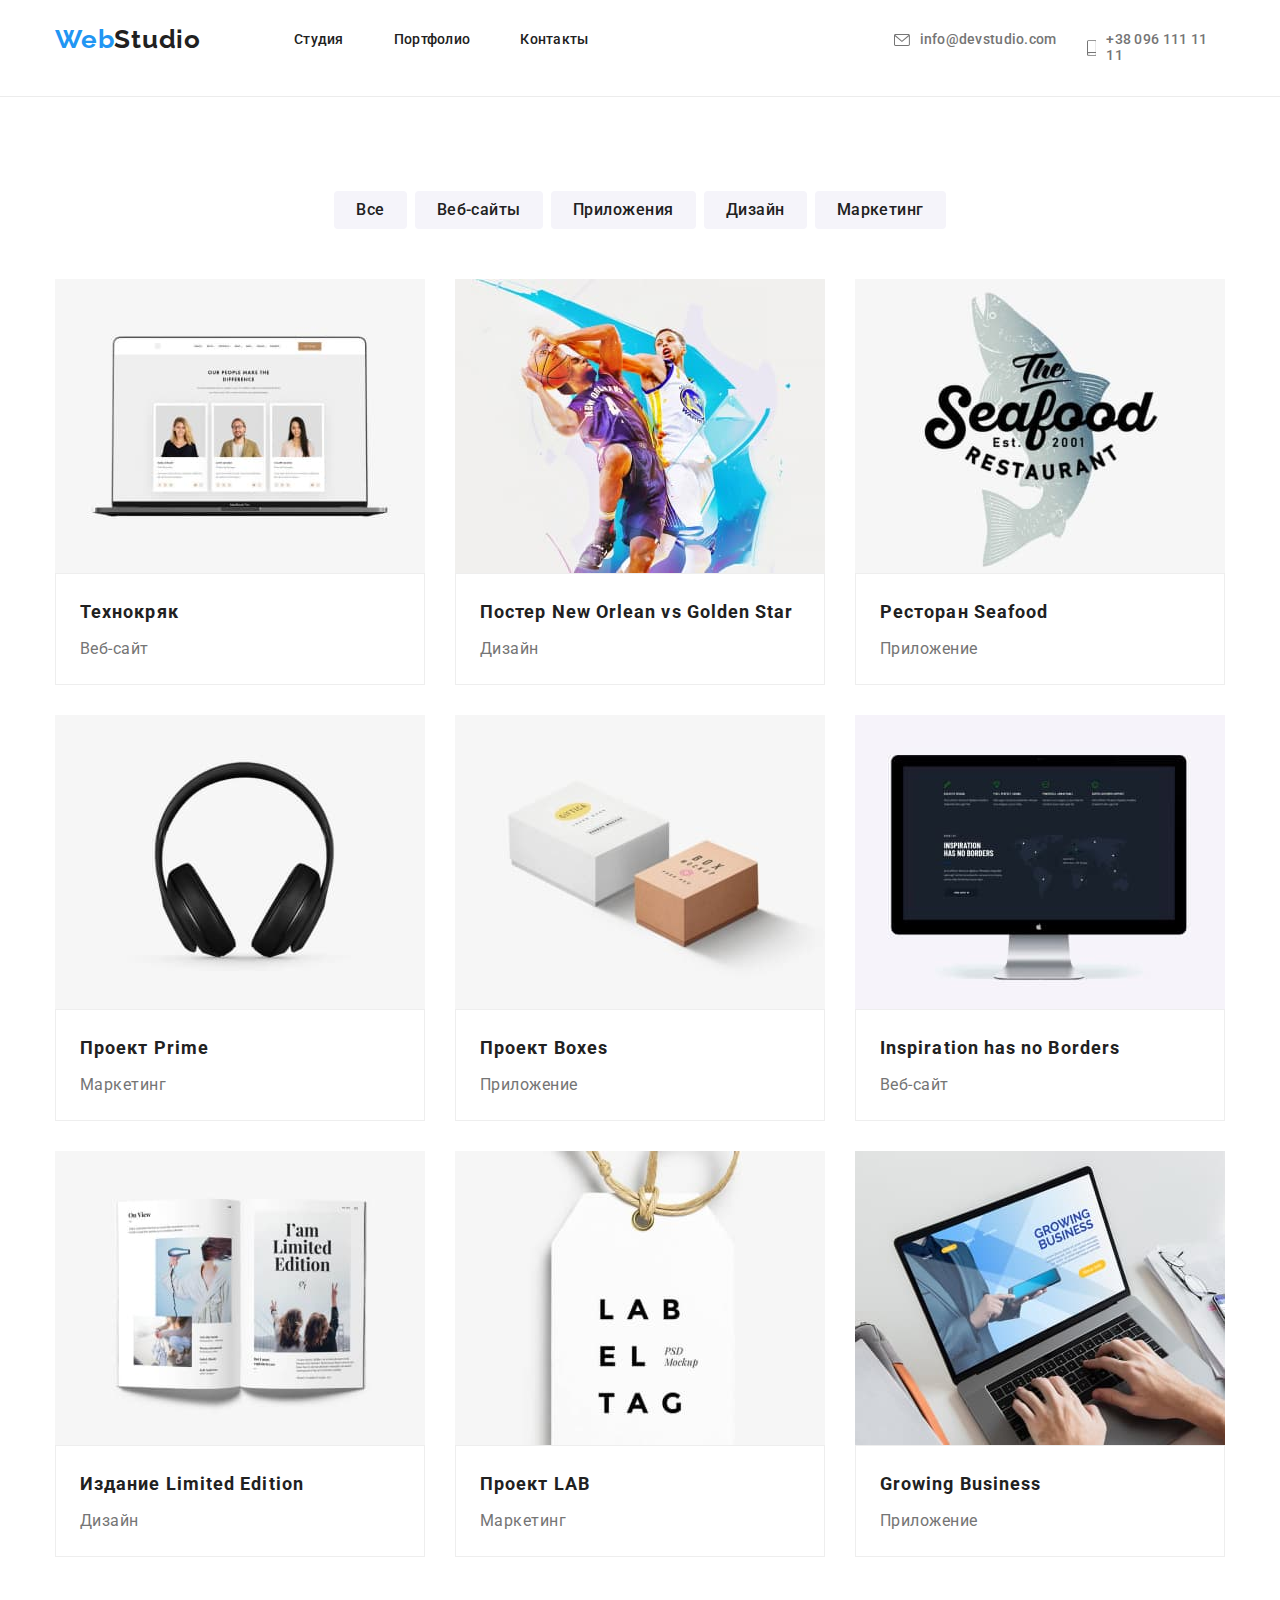
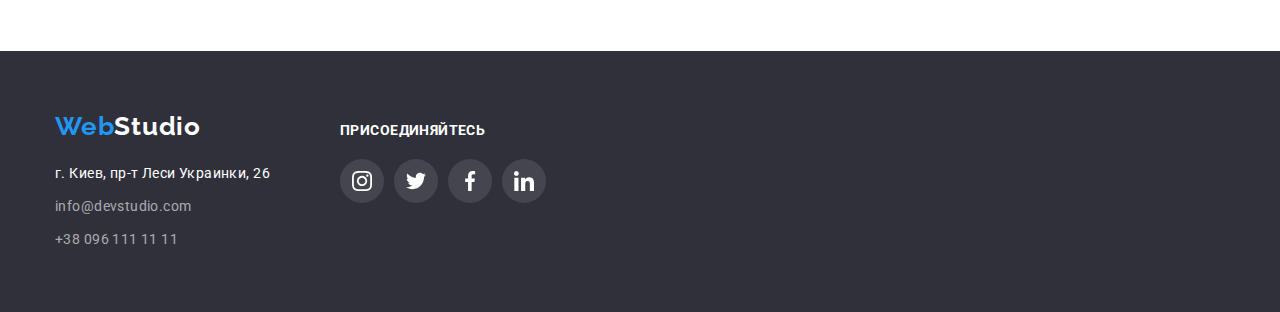
==== portfolio.html @ dd0e6327 "create" ====
<!DOCTYPE html>
<html lang="ru">
  <head>
    <meta charset="UTF-8" />
    <meta http-equiv="X-UA-Compatible" content="IE=edge" />
    <meta name="viewport" content="width=device-width, initial-scale=1.0" />
    <title>Portfolio</title>
    <link href="https://fonts.googleapis.com/css2?family=Raleway:wght@700&family=Roboto:wght@400;500;700;900&display=swap" rel="stylesheet">
    <link href="https://cdnjs.cloudflare.com/ajax/libs/modern-normalize/1.1.0/modern-normalize.min.css" rel="stylesheet">
    <link rel="stylesheet" href="./css/styles.css">
  </head>
  <body>
    <header class="header">
      <div class="conteiner">
      <nav class="header-nav">
        <a class="logo decor" href="index.html"><span class="logo-header">Web</span>Studio</a>
        <ul class="header-navigation list">
          <li><a class="link decor" href="index.html">Студия</a></li>
          <li><a class="link decor" href="portfolio.html">Портфолио</a></li>
          <li><a class="link decor" href="index.html">Контакты</a></li>
        </ul>
      </nav>
      <ul class="header-contact list">
        <li class="header-mail">
          <a class="link decor" href="mailto:info@devstudio.com">
          <svg class="icon-header" width="16px" height="12px">
            <use href="./images/icons.svg#icon-img1-1"></use>
        </svg>info@devstudio.com</a>
    </li>
    <li class="header-tel">
      <a class="link decor" href="tel:+380961111111">
      <svg class="icon-header-second" width="10px" height="16px">
        <use href="./images/icons.svg#icon-img1-2"></use>
    </svg>+38 096 111 11 11</a>
    </li>
      </ul>
     </div>
        </header>
    <main>
    <!--Секция 5-->
    <section class="portfolio-section">
    <div class="conteiner">
        <ul class="navigation-portfolio list">
            <li><button class="button-second" type="button">Все</button></li>
            <li><button class="button-second" type="button">Веб-сайты</button></li>
            <li><button class="button-second" type="button">Приложения</button></li>
            <li><button class="button-second" type="button">Дизайн</button></li>
            <li><button class="button-second" type="button">Маркетинг</button></li>
        </ul>
          <h1 hidden>Наши работы</h1>
          <h2 hidden>Наши работы</h2>
        <ul class="works-portfolio list">
            <li><img src="./images/img.jpg/img5.1.jpg" width="370" height="294" alt="Технокряк">
             <div class="portfolio-card"><h3 class="third-title">Технокряк</h3>
                <p class="text">Веб-сайт</p></div>
              </li>
            <li><img src="./images/img.jpg/img5.2.jpg" width="370" height="294" alt="Постер New Orlean vs Golden Star">
              <div class="portfolio-card"><h3 class="third-title">Постер New Orlean vs Golden Star</h3>
                 <p class="text">Дизайн</p></div>
                </li>
            <li><img src="./images/img.jpg/img5.3.jpg" width="370" height="294" alt="Ресторан Seafood">
              <div class="portfolio-card"><h3 class="third-title">Ресторан Seafood</h3>
                  <p class="text">Приложение</p></div>
                </li>
            <li><img src="./images/img.jpg/img5.4.jpg" width="370" height="294" alt="Проект Prime">
              <div class="portfolio-card"><h3 class="third-title">Проект Prime</h3>
                  <p class="text">Маркетинг</p></div>
                </li>
            <li><img src="./images/img.jpg/img5.5.jpg" width="370" height="294" alt="Проект Boxes">
              <div class="portfolio-card"><h3 class="third-title">Проект Boxes</h3>
                  <p class="text">Приложение</p></div>
                </li>
            <li><img src="./images/img.jpg/img5.6.jpg" width="370" height="294" alt="Inspiration has no Borders">
                <div class="portfolio-card"><h3 class="third-title">Inspiration has no Borders</h3>
                  <p class="text">Веб-сайт</p></div>
                </li>
            <li><img src="./images/img.jpg/img5.7.jpg" width="370" height="294" alt="Издание Limited Edition">
                <div class="portfolio-card"><h3 class="third-title">Издание Limited Edition</h3>
                  <p class="text">Дизайн</p></div>
                </li>
            <li><img src="./images/img.jpg/img5.8.jpg" width="370" height="294" alt="Проект LAB">
                <div class="portfolio-card"><h3 class="third-title">Проект LAB</h3>
                  <p class="text">Маркетинг</p></div>
                </li>
            <li><img src="./images/img.jpg/img5.9.jpg" width="370" height="294" alt="Growing Business">
                <div class="portfolio-card"><h3 class="third-title">Growing Business</h3>
                  <p class="text">Приложение</p></div>
                </li>      
        </ul>
    </div>
  </section>
  </main>
  <footer class="footer">
    <div class="conteiner">
      <div class="address-footer">
    <a class="logo decor" href="index.html"><span class="logo-footer">Web</span>Studio</a>
        <address class="address">
        <ul class="footer-list list">
          <li><a class="footer-address decor" href="https://goo.gl/maps/BAiZA4kNi6hHFdR76" target="_blank" rel="noopener noreferer">г. Киев, пр-т Леси Украинки, 26</a></li>
          <li><a class="footer-link decor" href="mailto:info@devstudio.com">info@devstudio.com</a></li>
          <li><a class="footer-link decor" href="tel:+380961111111">+38 096 111 11 11</a></li>
        </ul>
      </address>
    </div>
        <div class="social-footer">
        <h3 class="third-title">присоединяйтесь</h3>
        <ul class="team-list-second list">
          <li class="social-list">
            <a class="social-link" href="#">
            <svg class="instagram" width="20px" height="20px"><use href="./images/icons.svg#icon-img4-1"></use>
          </svg></a>
          </li>
          <li class="social-list">
            <a class="social-link" href="#">
            <svg class="twitter" width="20px" height="20px"><use href="./images/icons.svg#icon-img4-2"></use>
          </svg></a>
          </li>
          <li class="social-list">
            <a class="social-link" href="#">
            <svg class="facebook" width="20px" height="20px"><use href="./images/icons.svg#icon-img4-3"></use>
          </svg></a>
          </li>
          <li class="social-list">
            <a class="social-link" href="#">
            <svg class="linkedin" width="20px" height="20px"><use href="./images/icons.svg#icon-img4-4"></use>
          </svg></a>
          </li>        
        </ul>
      </div>
      
    </div>
  </footer>
  </body>
</html>
---- css/styles.css ----
:root {
  --blue-color: #2196f3;
  --black-color: #212121;
  --white-color: #ffffff;
  --text-color: #757575;
  --header-color: rgba(255, 255, 255, 0.6);
  --bg-color-first: #2f303a;
  --bg-color-second: #f5f4fa;
}

body {
  color: var(--black-color);
  background-color: var(--white-color);
  font-family: Roboto, sans-serif;
  font-style: normal;
  margin: 0;
}

.list {
    list-style: none;
    margin: 0;
    padding: 0;
}

.decor {
    text-decoration: none;
}

.text {color: var(--text-color);}

.conteiner {
    margin-left:auto;
    margin-right:auto;
    padding-left:15px;
    padding-right:15px;
    width:1200px;
    margin-top:0px;}


/**COMMON header and footer*/

.logo {
    font-family: Raleway, sans-serif;
    font-style: normal;
    font-weight: 700;
    font-size: 26px;
    line-height: 1.19;
    letter-spacing: 0.03em;
}

.logo-header,
.logo-footer {
  color: var(--blue-color);
}

.header .link:hover,
.header .link:focus,
.footer-link:hover,
.footer-link:focus {
  color: var(--blue-color);
}




/**HEADER*/

.header {
    border-bottom: 1px solid #ECECEC;
}

.header-navigation,
.header-nav,
.header-contact,
.header .conteiner {
display: flex;
}
 
.header .logo {
    margin-right: 93px;
    padding-top: 24px;
    padding-bottom: 25px;
    color: var(--black-color);
}

.header-navigation li:not(:last-child)
{
    margin-right: 50px;}




.header-navigation {
    margin-right: 305px;
    padding-top: 32px;
    padding-bottom: 32px;
}
.header-navigation .link {
    
    color: var(--black-color);
    font-weight: 500;
    font-size: 14px;
    line-height: 1.14;
    letter-spacing: 0.02em;
}

.header-contact {
    padding-top: 32px;
    padding-bottom: 32px;
}

.header-contact .link {
    color: var(--text-color);
    font-weight: 500;
    font-size: 14px;
    line-height: 1.14;
    letter-spacing: 0.02em;
}

.link.decor {
    display:flex;
}

.icon-header {
    width: 16px;
    height: 12px;
    padding-right: 0px;
    margin-right: 10px;
}

.header-contact {
    display:flex;
}

.header-mail .link,
.header-tel .link{
    align-items: center;
    justify-content: center;
    fill: var(--text-color);
}

.header-mail .link {
    margin-right: 30px;
}

.icon-header-second {
    width: 10px;
    height: 16px;
    margin-right: 10px;
} 

.header-mail .link:hover, 
.header-tel .link:hover,
.header-mail .link:focus,
.header-tel .link:focus {
  color: var(--blue-color);
  fill: var(--blue-color);
}


/**Section 1*/



.hero-overlay {
    padding-bottom:200px;
    padding-top:200px;
    text-align: center;
    max-width: 1600px;
    height: 600px;
    margin-left: auto;
    margin-right: auto;
    background-image: linear-gradient(
        to right, 
        rgba(47, 48, 58, 0.4),
        rgba(47, 48, 58, 0.4)), 
        url("../images/img.jpg/img1.1.jpg");
    background-color: var(--bg-color-first);
    background-repeat: no-repeat;
    background-position: center;
    background-size: cover;
}



.first-title {
    margin-top: 0px;
    margin-bottom: 30px;
    margin-left:auto;
    margin-right:auto;
    width:696px;

    color: #ffffff;
    text-transform: uppercase;
    font-weight: 900;
    font-size: 44px;
    line-height: 1.36;
    letter-spacing: 0.06em;
    text-align: center;
}
    
.button-primary {
    border-radius: 4px;
    padding: 10px 32px;
    border:1px transparent;
    min-width:200px;
    text-align:center;

    font-family: Roboto, sans-serif;
    font-style: normal;
    cursor: pointer;
    color: var(--white-color);
    background-color: var(--blue-color);
    font-weight: 700;
    font-size: 16px;
    line-height: 1.88;
    letter-spacing: 0.06em;
}

.button-primary:hover,
.button-primary:focus {
  color: var(--black-color);
  background-color: var(--bg-color-second);
}
    
/**Section 2*/
.features {
    padding-top: 94px;
    padding-bottom: 94px;
}

.features-list {
    display: flex;
}

.features-list li {
    width: 270px;
}


.features-list li:not(:last-child) {
    margin-right: 30px;
    }

.features-list .third-title {
    padding-top: 30px;
    margin-top: 0px;
    margin-bottom: 10px;
    font-weight: 700;
    font-size: 14px;
    line-height: 1.14;
    letter-spacing: 0.03em;
    text-transform: uppercase;
}

.features-list .text {
    margin-top: 0px;
    margin-bottom: 0px;
    font-weight: 400;
    font-size: 14px;
    line-height: 1.71;
    letter-spacing: 0.03em;
}

.features-icon {
    
    width: 270px;
    height: 120px;
    background-color:
     var(--bg-color-second);
     padding: 25px 100px;
    
}


/**Section 3*/

.second-title {
    margin-top: 0px;
    margin-bottom: 50px;
    margin-left:auto;
    margin-right:auto;
    min-width:376px;

    font-weight: 700;
    font-size: 36px;
    line-height: 1.16;
    letter-spacing: 0.03em;
    text-align: center;
}

.works-list {
    display: flex;
    }

.works {
    padding-bottom: 94px;
}

.works-list li:not(:last-child) {
    margin-right:30px;
    }

img {
    display: block;
    width: 100%;
    height: auto;
}

/**Section 4*/

.team {
    background-color: var(--bg-color-second);
    padding-bottom: 94px;
    padding-top: 94px;
}

.team .second-title {
    margin-bottom: 50px;
    min-width: 264px;
}

.team-list {
    display:flex; 
}

.team-card-list {
    background-color: var(--white-color);
    box-shadow: 0px 1px 3px rgba(0, 0, 0, 0.12), 0px 1px 1px rgba(0, 0, 0, 0.14), 0px 2px 1px rgba(0, 0, 0, 0.2);
    border-radius: 0px 0px 4px 4px;
    text-align: center;
}
.team-list li:not(:last-child) {
    margin-right:30px; 
}

.team-card {
    padding-top: 30px;
    padding-bottom: 30px;
}

.team-list .third-title {
    margin-top: 0px;
    font-weight: 500;
    font-size: 16px;
    line-height: 1.19;
    letter-spacing: 0.03em;
}

.team-list .text {
    margin-bottom: 16px;
    margin-top: 0px;
    font-weight: 400;
    font-size: 16px;
    line-height: 1.19;
    letter-spacing: 0.03em;
}



.team-list-second {
    display: flex;
    padding-left: 32px;
    padding-right: 32px;
    }

.team-list .social-list:not(:last-child) {
        margin-right:10px;
    }

.instagram,
.twitter,
.facebook,
.linkedin  {
    display: flex;
    width: 20px;
    height: 20px;
   }

   .social-link {
    display: flex;
    width: 44px;
    height: 44px;
    border-radius: 50%;
    align-items: center;
    justify-content: center;
    fill: #AFB1B8;
   }

   .social-list .social-link:hover, 
   .social-list .social-link:focus {
     background-color: var(--blue-color);
     fill: var(--white-color);
   }


/**Clients 6 **/

.clients {
    padding-top: 94px;
    padding-bottom: 67px;
}

.clients-list {
    display: inline-flex;
   
}

.clients-link {
    display: flex;
    
}

.clients-link-link {
    fill: #AFB1B8;
    width: 170px;
    height: 92px;
    border: 1px solid #AFB1B8;
    border-radius: 4px;  
    display: flex;
    align-items: center;
    justify-content: center; 
}

.clients-link:not(:last-child) {
    margin-right:30px;
}

.clients-link-link:hover, 
.clients-link-link:focus {
  color: var(--blue-color);
  fill: var(--blue-color);
  border: 1px solid var(--blue-color);
}


/**Section 5 - PORTFOLIO*/

.portfolio-section {
    padding-top:94px;
    padding-bottom:94px;
}

.navigation-portfolio {
    display: flex;
    justify-content: center;
    margin-bottom:50px;
    margin-top:0px;}
   
.navigation-portfolio li:not(:last-child) {
        margin-right: 8px; 
    }

.button-second {
    border-radius: 4px;
    padding: 6px 22px;
    border:1px transparent;
    text-align:center;

    color: var(--black-color);
    background-color: var(--bg-color-second);
    font-family: Roboto, sans-serif;
    font-style: normal;
    font-weight: 500;
    font-size: 16px;
    line-height: 1.63;
    letter-spacing: 0.03em;
  }
  
  .button-second:hover,
  .button-second:focus {
    color: var(--white-color);
    background-color: var(--blue-color);
    box-shadow: 0px 3px 1px rgba(0, 0, 0, 0.1), 0px 1px 2px rgba(0, 0, 0, 0.08), 0px 2px 2px rgba(0, 0, 0, 0.12);
  }


  .button-second:focus,
  .button-second:active {
    color: var(--white-color);
    background-color: var(--blue-color);

  }

   .works-portfolio {
    display: flex;
    flex-wrap: wrap;
   }

   .works-portfolio li{
    width: calc((100% - 60px) / 3);
    margin-right: 30px;
    margin-bottom: 30px;
    }

    .works-portfolio li:hover,
    .works-portfolio li:focus {
    box-shadow: 0px 1px 1px rgba(0, 0, 0, 0.12), 0px 4px 4px rgba(0, 0, 0, 0.06), 1px 4px 6px rgba(0, 0, 0, 0.16);
    }


   .works-portfolio li:nth-child(3n){
        margin-right: 0px;
    }

    .works-portfolio li:nth-last-child(-n + 3){
        margin-bottom: 0px;
    }

   .portfolio-card {
    border: 1px solid #EEEEEE;
    padding: 20px 24px;
  }


  .works-portfolio .third-title {
    margin-top: 0px;
    margin-bottom: 4px;

    font-weight: 700;
    font-size: 18px;
    line-height: 2;
    letter-spacing: 0.06em;
  }
  .works-portfolio .text {
    margin-top: 0px;
    margin-bottom:0px;
    font-weight: 400;
    font-size: 16px;
    line-height: 30px;
    letter-spacing: 0.03em;
  }

/**FOOTER*/

.footer {
    background-color: var(--bg-color-first);
    padding-top: 60px;
    padding-bottom: 60px;
    
    
}

.footer .logo,
.footer-address {
    color: var(--white-color);
    display:inline-block;
}
.footer .logo {
    margin-bottom: 0px;
}

.footer-address {
   margin-top:20px;
   font-weight: 400;
   font-size: 14px;
   line-height: 1.71;
   letter-spacing: 0.03em;
   font-style: normal;
}

.footer-link {
    display:inline-block;
    margin-top:9px;
    color: rgba(255, 255, 255, 0.6);
    font-weight: 400;
    font-size: 14px;
    line-height: 1.71;
    letter-spacing: 0.03em;
    font-style: normal;
}

.footer .conteiner{
    display:flex;
    align-items: baseline;
}

.social-footer .third-title{
    font-size: 14px;
    line-height: 1.14;
    letter-spacing: 0.03em;
    text-transform: uppercase;
    color: var(--white-color);
    margin-bottom:0px;
    margin-top: 0px;
    

}

.social-footer {
    min-width: 206px;
    margin-left: 70px;
    
    
}

.social-footer .team-list-second {
    margin-top: 20px;
    padding-left: 0px;
}


.social-footer .social-link  {
background-color: rgba(255, 255, 255, 0.1);;
}

.team-list-second .social-list:not(:last-child) {
    margin-right:10px;
}

.social-footer .social-link {
    fill: var(--white-color);
}
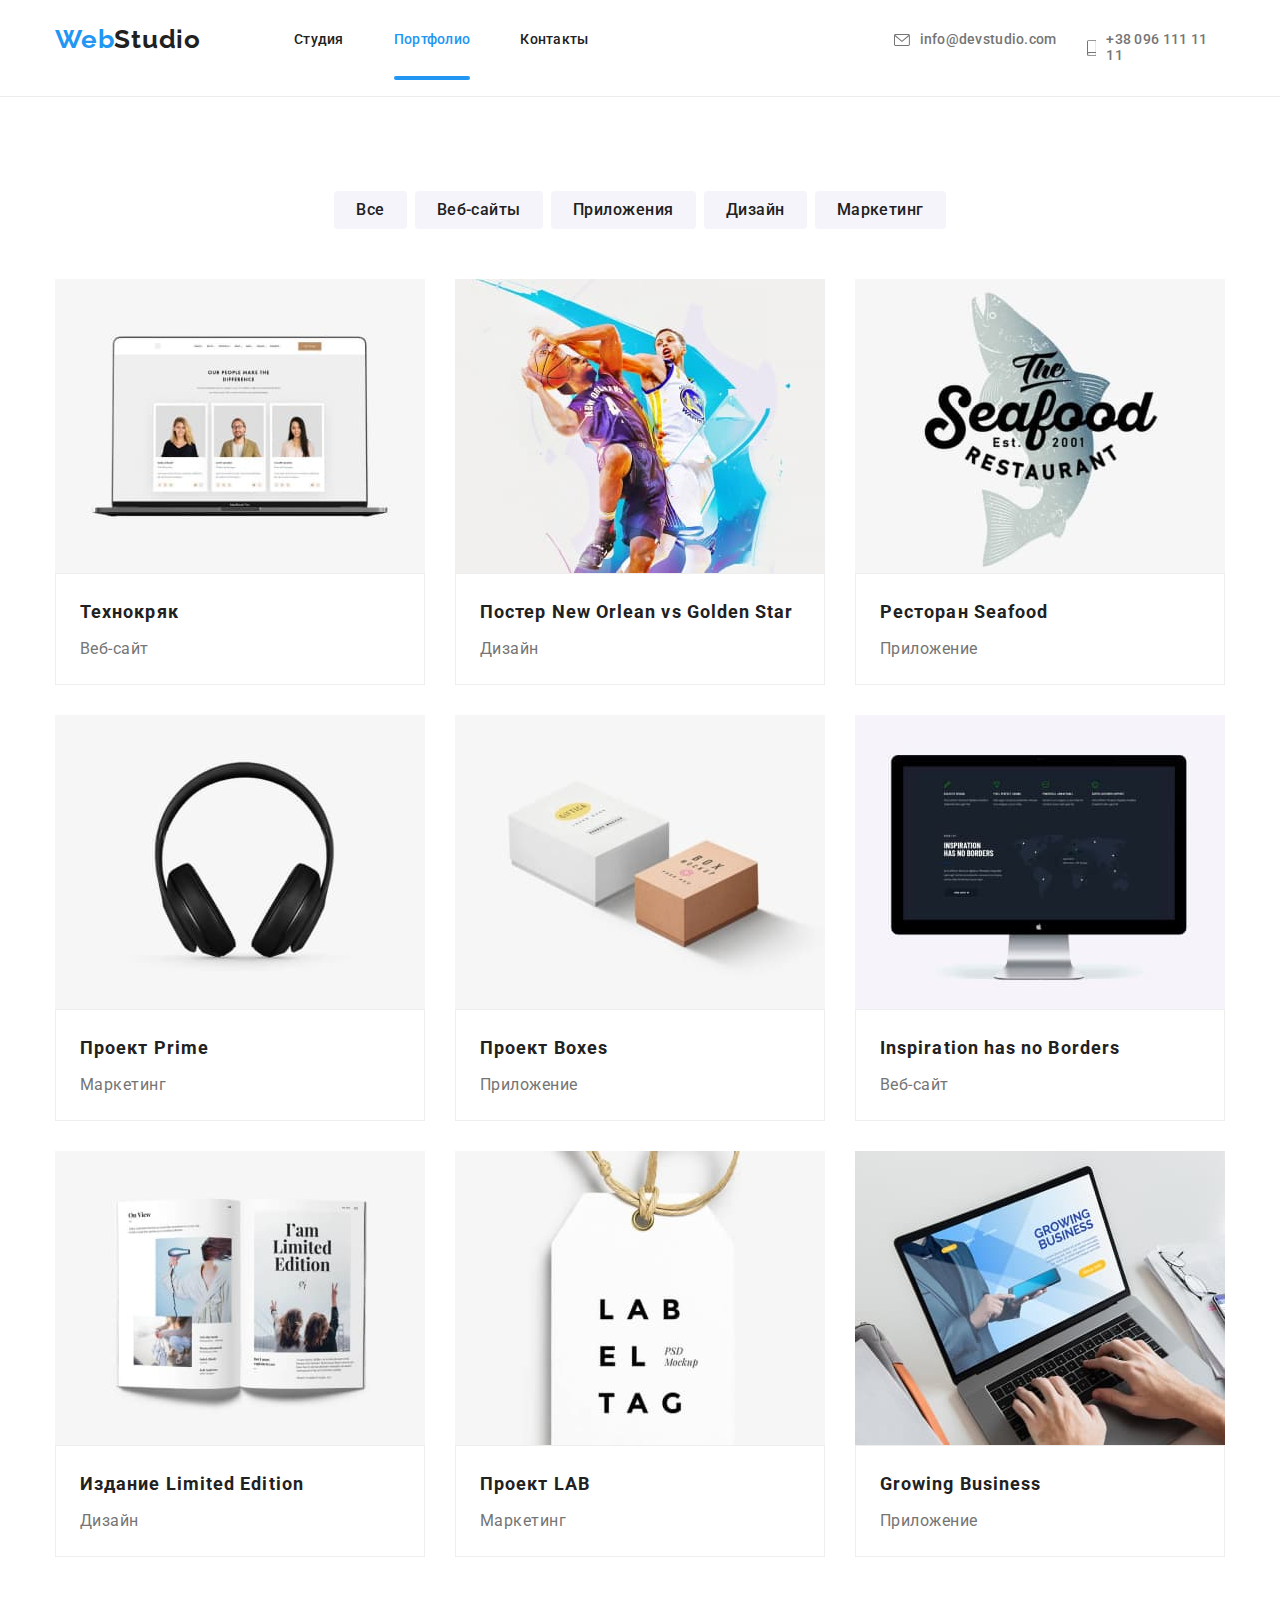
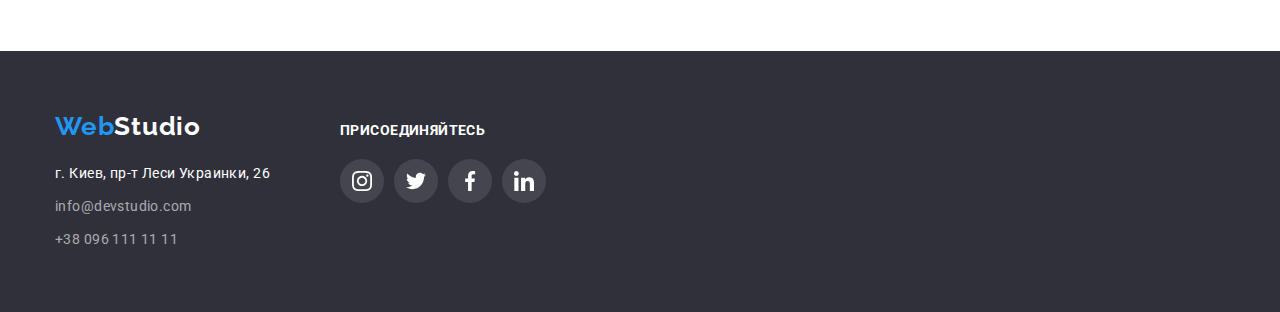
==== commit 56f7a578: "header" ====
--- a/portfolio.html
+++ b/portfolio.html
@@ -15,9 +15,9 @@
       <nav class="header-nav">
         <a class="logo decor" href="index.html"><span class="logo-header">Web</span>Studio</a>
         <ul class="header-navigation list">
-          <li><a class="link decor" href="index.html">Студия</a></li>
-          <li><a class="link decor" href="portfolio.html">Портфолио</a></li>
-          <li><a class="link decor" href="index.html">Контакты</a></li>
+          <li class="header-link"><a class="link decor" href="index.html" >Студия</a></li>
+          <li class="header-link"><a class="link decor current" href="portfolio.html" >Портфолио</a></li>
+          <li class="header-link"><a class="link decor" href="#" >Контакты</a></li>
         </ul>
       </nav>
       <ul class="header-contact list">
--- a/css/styles.css
+++ b/css/styles.css
@@ -53,10 +53,12 @@
   color: var(--blue-color);
 }
 
-.header .link:hover,
-.header .link:focus,
+
+
+
 .footer-link:hover,
-.footer-link:focus {
+.footer-link:focus
+{
   color: var(--blue-color);
 }
 
@@ -87,13 +89,9 @@
 {
     margin-right: 50px;}
 
-
-
-
 .header-navigation {
     margin-right: 305px;
-    padding-top: 32px;
-    padding-bottom: 32px;
+   
 }
 .header-navigation .link {
     
@@ -102,6 +100,14 @@
     font-size: 14px;
     line-height: 1.14;
     letter-spacing: 0.02em;
+}
+
+
+.header .link:hover,
+.header .link:focus
+
+{
+    color: var(--blue-color);
 }
 
 .header-contact {
@@ -157,10 +163,41 @@
   fill: var(--blue-color);
 }
 
+.header-link .link {
+    padding-top: 32px;
+    padding-bottom: 32px;
+    display: block;
+    position: relative;} 
+
+.header-link .link::after,
+.header .current::after {
+    content: "";
+    display: block;
+    width: 100%;
+    height: 4px;
+    border-radius: 2px;
+    background-color: var(--blue-color);
+    position: absolute;
+    left: 0;
+    bottom: 0;
+    transition: 250ms cubic-bezier(0.4, 0, 0.2, 1);}
+
+    .header-link .link::after {
+    transform: scaleX(0); }
+
+    .header-link .link:hover::after,
+    .header-link .link:focus::after
+     {      
+        transform:scaleX(1) ;}
+
+    .header .current {
+        color: var(--blue-color);
+    }
+    .header .current::after{
+        transform: scaleX(1); }
+
 
 /**Section 1*/
-
-
 
 .hero-overlay {
     padding-bottom:200px;
@@ -307,6 +344,11 @@
     height: auto;
 }
 
+.works-card .third-title {
+    text-transform: uppercase;
+}
+
+
 /**Section 4*/
 
 .team {
